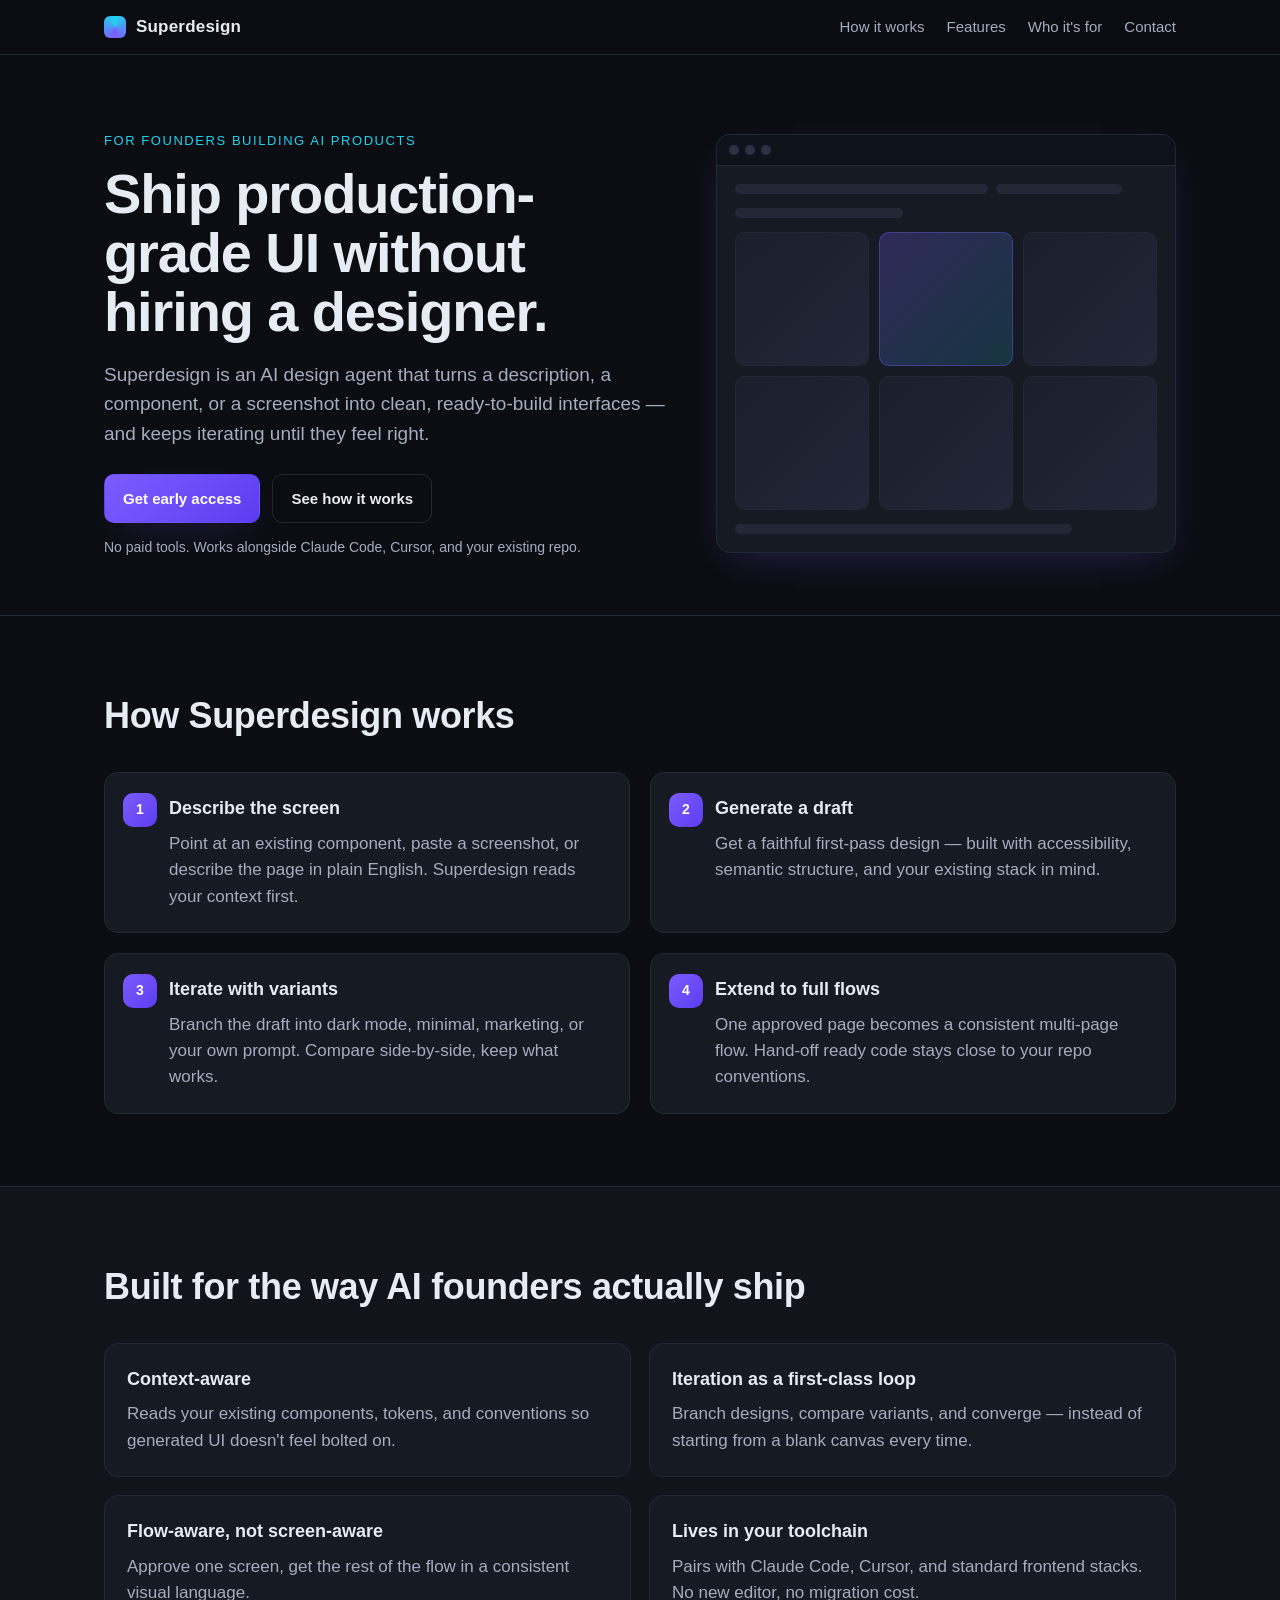
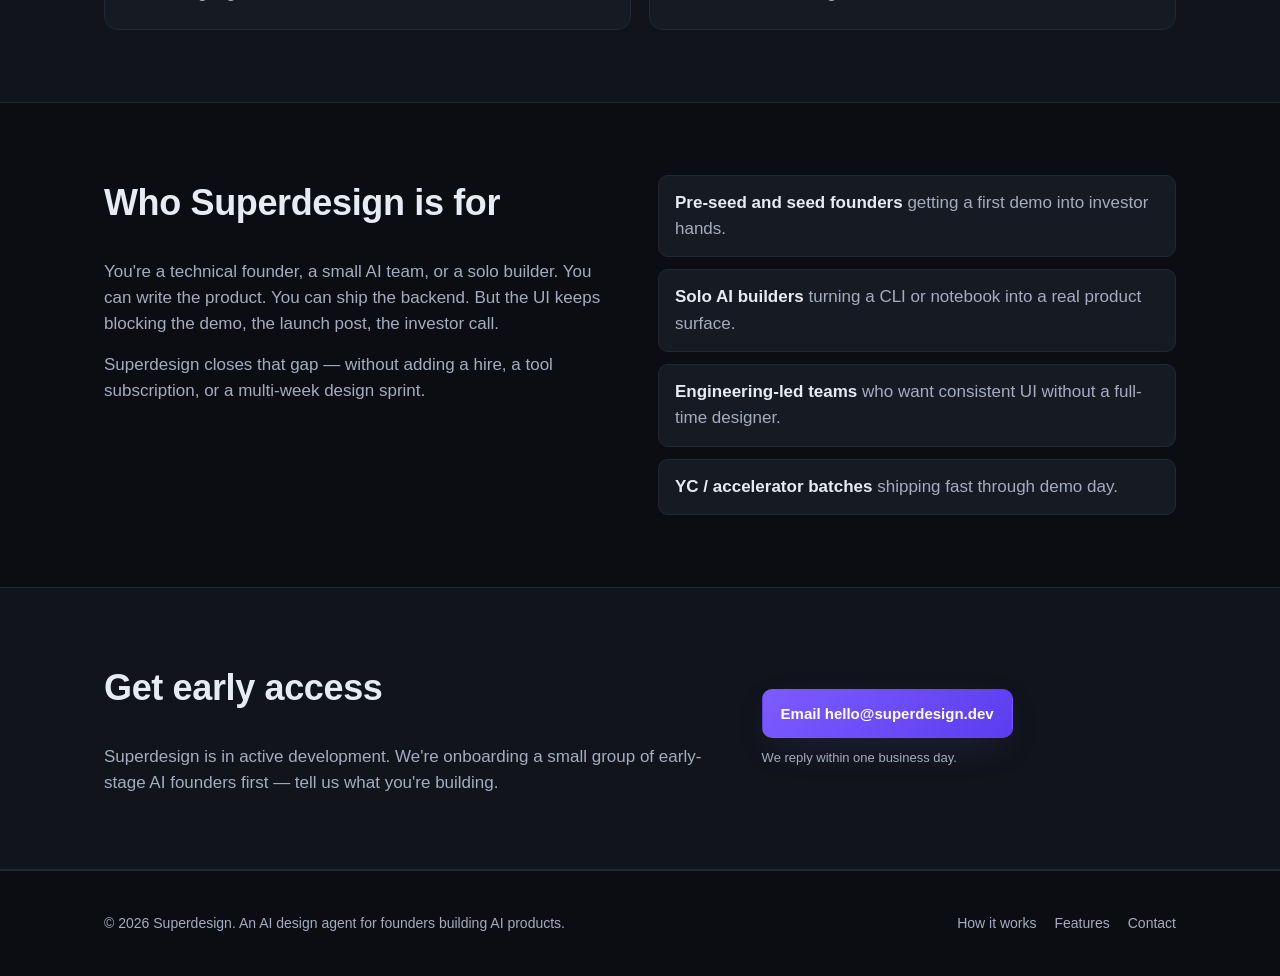
==== index.html @ 6a23e368 "Initial landing page Co-Authored-By: Paperclip <noreply@paperclip.ing>" ====
<!doctype html>
<html lang="en">
<head>
<meta charset="utf-8">
<meta name="viewport" content="width=device-width,initial-scale=1">
<title>Superdesign — AI design agent for founders building AI products</title>
<meta name="description" content="Superdesign is an AI design agent for early-stage founders building AI products. Generate production-grade UI screens, iterate variants, and extend full flows — without hiring a designer.">
<link rel="canonical" href="https://superdesign-ai.github.io/site/">
<meta name="theme-color" content="#0b0d12">
<meta name="robots" content="index,follow,max-image-preview:large">

<meta property="og:type" content="website">
<meta property="og:title" content="Superdesign — AI design agent for founders building AI products">
<meta property="og:description" content="Generate production-grade UI screens, iterate variants, and extend full flows. Built for early-stage founders building AI products.">
<meta property="og:url" content="https://superdesign-ai.github.io/site/">
<meta property="og:site_name" content="Superdesign">
<meta property="og:image" content="https://superdesign-ai.github.io/site/og.svg">
<meta property="og:image:width" content="1200">
<meta property="og:image:height" content="630">
<meta property="og:image:alt" content="Superdesign — AI design agent for founders building AI products">

<meta name="twitter:card" content="summary_large_image">
<meta name="twitter:title" content="Superdesign — AI design agent for founders building AI products">
<meta name="twitter:description" content="Generate production-grade UI screens, iterate variants, and extend full flows.">
<meta name="twitter:image" content="https://superdesign-ai.github.io/site/og.svg">

<link rel="icon" type="image/svg+xml" href="favicon.svg">
<link rel="preload" as="style" href="styles.css">
<link rel="stylesheet" href="styles.css">

<script type="application/ld+json">
{
  "@context": "https://schema.org",
  "@type": "SoftwareApplication",
  "name": "Superdesign",
  "applicationCategory": "DesignApplication",
  "operatingSystem": "Web",
  "description": "AI design agent that produces production-grade UI screens, iteration variants, and full flow pages for founders building AI products.",
  "url": "https://superdesign-ai.github.io/site/",
  "offers": {
    "@type": "Offer",
    "price": "0",
    "priceCurrency": "USD"
  },
  "audience": {
    "@type": "Audience",
    "audienceType": "Early-stage founders building AI products"
  }
}
</script>
</head>
<body>
<a class="skip" href="#main">Skip to content</a>

<header class="site-header">
  <div class="container nav">
    <a class="brand" href="/" aria-label="Superdesign home">
      <span class="brand-mark" aria-hidden="true"></span>
      <span class="brand-name">Superdesign</span>
    </a>
    <nav aria-label="Primary">
      <ul class="nav-list">
        <li><a href="#how">How it works</a></li>
        <li><a href="#features">Features</a></li>
        <li><a href="#who">Who it's for</a></li>
        <li><a href="#contact">Contact</a></li>
      </ul>
    </nav>
  </div>
</header>

<main id="main">

  <section class="hero" aria-labelledby="hero-title">
    <div class="container hero-grid">
      <div class="hero-copy">
        <p class="eyebrow">For founders building AI products</p>
        <h1 id="hero-title">Ship production-grade UI without hiring a designer.</h1>
        <p class="lede">
          Superdesign is an AI design agent that turns a description, a component, or a screenshot into clean, ready-to-build interfaces — and keeps iterating until they feel right.
        </p>
        <p class="cta-row">
          <a class="btn btn-primary" href="#contact">Get early access</a>
          <a class="btn btn-ghost" href="#how">See how it works</a>
        </p>
        <p class="trust">No paid tools. Works alongside Claude Code, Cursor, and your existing repo.</p>
      </div>
      <div class="hero-art" aria-hidden="true">
        <div class="window">
          <div class="window-bar"><i></i><i></i><i></i></div>
          <div class="window-body">
            <div class="ui-row"><span class="bar w-60"></span><span class="bar w-30"></span></div>
            <div class="ui-row"><span class="bar w-40"></span></div>
            <div class="ui-grid">
              <span class="tile"></span><span class="tile"></span><span class="tile"></span>
              <span class="tile"></span><span class="tile"></span><span class="tile"></span>
            </div>
            <div class="ui-row"><span class="bar w-80"></span></div>
          </div>
        </div>
      </div>
    </div>
  </section>

  <section id="how" class="section" aria-labelledby="how-title">
    <div class="container">
      <h2 id="how-title">How Superdesign works</h2>
      <ol class="steps">
        <li>
          <h3>Describe the screen</h3>
          <p>Point at an existing component, paste a screenshot, or describe the page in plain English. Superdesign reads your context first.</p>
        </li>
        <li>
          <h3>Generate a draft</h3>
          <p>Get a faithful first-pass design — built with accessibility, semantic structure, and your existing stack in mind.</p>
        </li>
        <li>
          <h3>Iterate with variants</h3>
          <p>Branch the draft into dark mode, minimal, marketing, or your own prompt. Compare side-by-side, keep what works.</p>
        </li>
        <li>
          <h3>Extend to full flows</h3>
          <p>One approved page becomes a consistent multi-page flow. Hand-off ready code stays close to your repo conventions.</p>
        </li>
      </ol>
    </div>
  </section>

  <section id="features" class="section section-alt" aria-labelledby="features-title">
    <div class="container">
      <h2 id="features-title">Built for the way AI founders actually ship</h2>
      <div class="cards">
        <article class="card">
          <h3>Context-aware</h3>
          <p>Reads your existing components, tokens, and conventions so generated UI doesn't feel bolted on.</p>
        </article>
        <article class="card">
          <h3>Iteration as a first-class loop</h3>
          <p>Branch designs, compare variants, and converge — instead of starting from a blank canvas every time.</p>
        </article>
        <article class="card">
          <h3>Flow-aware, not screen-aware</h3>
          <p>Approve one screen, get the rest of the flow in a consistent visual language.</p>
        </article>
        <article class="card">
          <h3>Lives in your toolchain</h3>
          <p>Pairs with Claude Code, Cursor, and standard frontend stacks. No new editor, no migration cost.</p>
        </article>
      </div>
    </div>
  </section>

  <section id="who" class="section" aria-labelledby="who-title">
    <div class="container who-grid">
      <div>
        <h2 id="who-title">Who Superdesign is for</h2>
        <p>You're a technical founder, a small AI team, or a solo builder. You can write the product. You can ship the backend. But the UI keeps blocking the demo, the launch post, the investor call.</p>
        <p>Superdesign closes that gap — without adding a hire, a tool subscription, or a multi-week design sprint.</p>
      </div>
      <ul class="fitlist">
        <li><strong>Pre-seed and seed founders</strong> getting a first demo into investor hands.</li>
        <li><strong>Solo AI builders</strong> turning a CLI or notebook into a real product surface.</li>
        <li><strong>Engineering-led teams</strong> who want consistent UI without a full-time designer.</li>
        <li><strong>YC / accelerator batches</strong> shipping fast through demo day.</li>
      </ul>
    </div>
  </section>

  <section id="contact" class="section section-alt" aria-labelledby="contact-title">
    <div class="container contact-grid">
      <div>
        <h2 id="contact-title">Get early access</h2>
        <p>Superdesign is in active development. We're onboarding a small group of early-stage AI founders first — tell us what you're building.</p>
      </div>
      <div class="contact-actions">
        <a class="btn btn-primary" href="mailto:hello@superdesign.dev?subject=Superdesign%20early%20access">Email hello@superdesign.dev</a>
        <p class="muted">We reply within one business day.</p>
      </div>
    </div>
  </section>
</main>

<footer class="site-footer">
  <div class="container footer-grid">
    <p>&copy; <span id="year">2026</span> Superdesign. An AI design agent for founders building AI products.</p>
    <ul class="footer-nav">
      <li><a href="#how">How it works</a></li>
      <li><a href="#features">Features</a></li>
      <li><a href="#contact">Contact</a></li>
    </ul>
  </div>
</footer>
</body>
</html>
---- styles.css ----
:root{
  --bg:#0b0d12;
  --bg-alt:#11141b;
  --surface:#161a23;
  --text:#e7ebf3;
  --text-dim:#a4adbf;
  --accent:#7c5cff;
  --accent-2:#22d3ee;
  --border:#222836;
  --radius:14px;
  --maxw:1120px;
  --shadow:0 12px 40px -16px rgba(124,92,255,.35);
  --font:-apple-system,BlinkMacSystemFont,"Segoe UI",Roboto,Oxygen,Ubuntu,Cantarell,"Helvetica Neue",Arial,sans-serif;
}
*,*::before,*::after{box-sizing:border-box}
html{-webkit-text-size-adjust:100%}
body{
  margin:0;
  font-family:var(--font);
  background:var(--bg);
  color:var(--text);
  line-height:1.55;
  font-size:17px;
  -webkit-font-smoothing:antialiased;
}
img,svg{max-width:100%;display:block}
a{color:var(--accent-2);text-decoration:none}
a:hover{text-decoration:underline}
.container{max-width:var(--maxw);margin:0 auto;padding:0 24px}

.skip{position:absolute;left:-9999px;top:auto;width:1px;height:1px;overflow:hidden}
.skip:focus{position:static;width:auto;height:auto;background:#fff;color:#000;padding:8px 12px;border-radius:6px}

.site-header{
  position:sticky;top:0;z-index:10;
  background:rgba(11,13,18,.85);
  backdrop-filter:saturate(140%) blur(8px);
  border-bottom:1px solid var(--border);
}
.nav{display:flex;align-items:center;justify-content:space-between;padding:14px 24px}
.brand{display:flex;align-items:center;gap:10px;font-weight:700;color:var(--text)}
.brand-mark{
  width:22px;height:22px;border-radius:6px;
  background:conic-gradient(from 180deg,var(--accent),var(--accent-2),var(--accent));
  box-shadow:var(--shadow);
}
.brand-name{letter-spacing:.2px}
.nav-list{display:flex;gap:22px;list-style:none;margin:0;padding:0}
.nav-list a{color:var(--text-dim);font-size:15px}
.nav-list a:hover{color:var(--text);text-decoration:none}

.hero{padding:72px 0 56px;border-bottom:1px solid var(--border)}
.hero-grid{display:grid;grid-template-columns:1.1fr .9fr;gap:48px;align-items:center}
.eyebrow{
  display:inline-block;font-size:13px;letter-spacing:.12em;text-transform:uppercase;
  color:var(--accent-2);margin:0 0 14px;
}
h1{
  font-size:clamp(34px,5vw,56px);line-height:1.05;margin:0 0 18px;
  letter-spacing:-.02em;font-weight:800;
}
.lede{font-size:19px;color:var(--text-dim);margin:0 0 26px;max-width:54ch}
.cta-row{display:flex;flex-wrap:wrap;gap:12px;margin:0 0 14px}
.btn{
  display:inline-block;padding:12px 18px;border-radius:10px;font-weight:600;font-size:15px;
  border:1px solid transparent;cursor:pointer;
}
.btn-primary{
  background:linear-gradient(135deg,var(--accent),#5b3df0);
  color:#fff;box-shadow:var(--shadow);
}
.btn-primary:hover{filter:brightness(1.08);text-decoration:none}
.btn-ghost{
  background:transparent;color:var(--text);border-color:var(--border);
}
.btn-ghost:hover{border-color:var(--text-dim);text-decoration:none}
.trust{font-size:14px;color:var(--text-dim);margin:0}

.hero-art{display:flex;justify-content:center}
.window{
  width:100%;max-width:460px;background:var(--surface);border:1px solid var(--border);
  border-radius:var(--radius);box-shadow:var(--shadow);overflow:hidden;
}
.window-bar{display:flex;gap:6px;padding:10px 12px;border-bottom:1px solid var(--border);background:#0e121a}
.window-bar i{width:10px;height:10px;border-radius:50%;background:#2a3142;display:inline-block}
.window-body{padding:18px;display:flex;flex-direction:column;gap:14px}
.ui-row{display:flex;gap:8px}
.bar{height:10px;border-radius:5px;background:#222836;display:inline-block}
.w-30{width:30%}.w-40{width:40%}.w-60{width:60%}.w-80{width:80%}
.ui-grid{display:grid;grid-template-columns:repeat(3,1fr);gap:10px}
.tile{aspect-ratio:1;border-radius:10px;background:linear-gradient(135deg,#1a1f2c,#212737);border:1px solid var(--border)}
.tile:nth-child(2){background:linear-gradient(135deg,rgba(124,92,255,.25),rgba(34,211,238,.15));border-color:rgba(124,92,255,.35)}

.section{padding:72px 0}
.section-alt{background:var(--bg-alt);border-top:1px solid var(--border);border-bottom:1px solid var(--border)}
h2{font-size:clamp(26px,3.4vw,36px);margin:0 0 28px;letter-spacing:-.01em;font-weight:700}
h3{font-size:18px;margin:0 0 8px}

.steps{list-style:none;counter-reset:step;padding:0;margin:0;display:grid;grid-template-columns:repeat(2,1fr);gap:20px}
.steps li{
  position:relative;background:var(--surface);border:1px solid var(--border);
  border-radius:var(--radius);padding:22px 22px 22px 64px;
}
.steps li::before{
  counter-increment:step;content:counter(step);
  position:absolute;left:18px;top:20px;
  width:34px;height:34px;border-radius:10px;
  display:flex;align-items:center;justify-content:center;font-weight:700;
  background:linear-gradient(135deg,var(--accent),#5b3df0);color:#fff;font-size:14px;
}
.steps p{margin:0;color:var(--text-dim)}

.cards{display:grid;grid-template-columns:repeat(2,1fr);gap:18px}
.card{background:var(--surface);border:1px solid var(--border);border-radius:var(--radius);padding:22px}
.card p{margin:0;color:var(--text-dim)}

.who-grid{display:grid;grid-template-columns:1fr 1fr;gap:36px;align-items:start}
.who-grid p{color:var(--text-dim);margin:0 0 14px}
.fitlist{list-style:none;padding:0;margin:0;display:grid;gap:12px}
.fitlist li{background:var(--surface);border:1px solid var(--border);border-radius:10px;padding:14px 16px;color:var(--text-dim)}
.fitlist strong{color:var(--text)}

.contact-grid{display:grid;grid-template-columns:1.2fr .8fr;gap:36px;align-items:center}
.contact-grid p{color:var(--text-dim);margin:0}
.contact-actions{display:flex;flex-direction:column;gap:10px;align-items:flex-start}
.muted{font-size:13px;color:var(--text-dim)}

.site-footer{border-top:1px solid var(--border);padding:28px 0;background:var(--bg)}
.footer-grid{display:flex;flex-wrap:wrap;gap:14px;justify-content:space-between;align-items:center;color:var(--text-dim);font-size:14px}
.footer-nav{display:flex;gap:18px;list-style:none;margin:0;padding:0}
.footer-nav a{color:var(--text-dim)}
.footer-nav a:hover{color:var(--text);text-decoration:none}

@media (max-width:860px){
  .hero{padding:48px 0 32px}
  .hero-grid{grid-template-columns:1fr;gap:32px}
  .hero-art{order:2}
  .steps{grid-template-columns:1fr}
  .cards{grid-template-columns:1fr}
  .who-grid,.contact-grid{grid-template-columns:1fr;gap:20px}
  .nav-list{display:none}
  .section{padding:48px 0}
}

@media (prefers-reduced-motion:no-preference){
  .btn-primary{transition:filter .15s ease, transform .15s ease}
  .btn-primary:active{transform:translateY(1px)}
}
---- styles.css ----
:root{
  --bg:#0b0d12;
  --bg-alt:#11141b;
  --surface:#161a23;
  --text:#e7ebf3;
  --text-dim:#a4adbf;
  --accent:#7c5cff;
  --accent-2:#22d3ee;
  --border:#222836;
  --radius:14px;
  --maxw:1120px;
  --shadow:0 12px 40px -16px rgba(124,92,255,.35);
  --font:-apple-system,BlinkMacSystemFont,"Segoe UI",Roboto,Oxygen,Ubuntu,Cantarell,"Helvetica Neue",Arial,sans-serif;
}
*,*::before,*::after{box-sizing:border-box}
html{-webkit-text-size-adjust:100%}
body{
  margin:0;
  font-family:var(--font);
  background:var(--bg);
  color:var(--text);
  line-height:1.55;
  font-size:17px;
  -webkit-font-smoothing:antialiased;
}
img,svg{max-width:100%;display:block}
a{color:var(--accent-2);text-decoration:none}
a:hover{text-decoration:underline}
.container{max-width:var(--maxw);margin:0 auto;padding:0 24px}

.skip{position:absolute;left:-9999px;top:auto;width:1px;height:1px;overflow:hidden}
.skip:focus{position:static;width:auto;height:auto;background:#fff;color:#000;padding:8px 12px;border-radius:6px}

.site-header{
  position:sticky;top:0;z-index:10;
  background:rgba(11,13,18,.85);
  backdrop-filter:saturate(140%) blur(8px);
  border-bottom:1px solid var(--border);
}
.nav{display:flex;align-items:center;justify-content:space-between;padding:14px 24px}
.brand{display:flex;align-items:center;gap:10px;font-weight:700;color:var(--text)}
.brand-mark{
  width:22px;height:22px;border-radius:6px;
  background:conic-gradient(from 180deg,var(--accent),var(--accent-2),var(--accent));
  box-shadow:var(--shadow);
}
.brand-name{letter-spacing:.2px}
.nav-list{display:flex;gap:22px;list-style:none;margin:0;padding:0}
.nav-list a{color:var(--text-dim);font-size:15px}
.nav-list a:hover{color:var(--text);text-decoration:none}

.hero{padding:72px 0 56px;border-bottom:1px solid var(--border)}
.hero-grid{display:grid;grid-template-columns:1.1fr .9fr;gap:48px;align-items:center}
.eyebrow{
  display:inline-block;font-size:13px;letter-spacing:.12em;text-transform:uppercase;
  color:var(--accent-2);margin:0 0 14px;
}
h1{
  font-size:clamp(34px,5vw,56px);line-height:1.05;margin:0 0 18px;
  letter-spacing:-.02em;font-weight:800;
}
.lede{font-size:19px;color:var(--text-dim);margin:0 0 26px;max-width:54ch}
.cta-row{display:flex;flex-wrap:wrap;gap:12px;margin:0 0 14px}
.btn{
  display:inline-block;padding:12px 18px;border-radius:10px;font-weight:600;font-size:15px;
  border:1px solid transparent;cursor:pointer;
}
.btn-primary{
  background:linear-gradient(135deg,var(--accent),#5b3df0);
  color:#fff;box-shadow:var(--shadow);
}
.btn-primary:hover{filter:brightness(1.08);text-decoration:none}
.btn-ghost{
  background:transparent;color:var(--text);border-color:var(--border);
}
.btn-ghost:hover{border-color:var(--text-dim);text-decoration:none}
.trust{font-size:14px;color:var(--text-dim);margin:0}

.hero-art{display:flex;justify-content:center}
.window{
  width:100%;max-width:460px;background:var(--surface);border:1px solid var(--border);
  border-radius:var(--radius);box-shadow:var(--shadow);overflow:hidden;
}
.window-bar{display:flex;gap:6px;padding:10px 12px;border-bottom:1px solid var(--border);background:#0e121a}
.window-bar i{width:10px;height:10px;border-radius:50%;background:#2a3142;display:inline-block}
.window-body{padding:18px;display:flex;flex-direction:column;gap:14px}
.ui-row{display:flex;gap:8px}
.bar{height:10px;border-radius:5px;background:#222836;display:inline-block}
.w-30{width:30%}.w-40{width:40%}.w-60{width:60%}.w-80{width:80%}
.ui-grid{display:grid;grid-template-columns:repeat(3,1fr);gap:10px}
.tile{aspect-ratio:1;border-radius:10px;background:linear-gradient(135deg,#1a1f2c,#212737);border:1px solid var(--border)}
.tile:nth-child(2){background:linear-gradient(135deg,rgba(124,92,255,.25),rgba(34,211,238,.15));border-color:rgba(124,92,255,.35)}

.section{padding:72px 0}
.section-alt{background:var(--bg-alt);border-top:1px solid var(--border);border-bottom:1px solid var(--border)}
h2{font-size:clamp(26px,3.4vw,36px);margin:0 0 28px;letter-spacing:-.01em;font-weight:700}
h3{font-size:18px;margin:0 0 8px}

.steps{list-style:none;counter-reset:step;padding:0;margin:0;display:grid;grid-template-columns:repeat(2,1fr);gap:20px}
.steps li{
  position:relative;background:var(--surface);border:1px solid var(--border);
  border-radius:var(--radius);padding:22px 22px 22px 64px;
}
.steps li::before{
  counter-increment:step;content:counter(step);
  position:absolute;left:18px;top:20px;
  width:34px;height:34px;border-radius:10px;
  display:flex;align-items:center;justify-content:center;font-weight:700;
  background:linear-gradient(135deg,var(--accent),#5b3df0);color:#fff;font-size:14px;
}
.steps p{margin:0;color:var(--text-dim)}

.cards{display:grid;grid-template-columns:repeat(2,1fr);gap:18px}
.card{background:var(--surface);border:1px solid var(--border);border-radius:var(--radius);padding:22px}
.card p{margin:0;color:var(--text-dim)}

.who-grid{display:grid;grid-template-columns:1fr 1fr;gap:36px;align-items:start}
.who-grid p{color:var(--text-dim);margin:0 0 14px}
.fitlist{list-style:none;padding:0;margin:0;display:grid;gap:12px}
.fitlist li{background:var(--surface);border:1px solid var(--border);border-radius:10px;padding:14px 16px;color:var(--text-dim)}
.fitlist strong{color:var(--text)}

.contact-grid{display:grid;grid-template-columns:1.2fr .8fr;gap:36px;align-items:center}
.contact-grid p{color:var(--text-dim);margin:0}
.contact-actions{display:flex;flex-direction:column;gap:10px;align-items:flex-start}
.muted{font-size:13px;color:var(--text-dim)}

.site-footer{border-top:1px solid var(--border);padding:28px 0;background:var(--bg)}
.footer-grid{display:flex;flex-wrap:wrap;gap:14px;justify-content:space-between;align-items:center;color:var(--text-dim);font-size:14px}
.footer-nav{display:flex;gap:18px;list-style:none;margin:0;padding:0}
.footer-nav a{color:var(--text-dim)}
.footer-nav a:hover{color:var(--text);text-decoration:none}

@media (max-width:860px){
  .hero{padding:48px 0 32px}
  .hero-grid{grid-template-columns:1fr;gap:32px}
  .hero-art{order:2}
  .steps{grid-template-columns:1fr}
  .cards{grid-template-columns:1fr}
  .who-grid,.contact-grid{grid-template-columns:1fr;gap:20px}
  .nav-list{display:none}
  .section{padding:48px 0}
}

@media (prefers-reduced-motion:no-preference){
  .btn-primary{transition:filter .15s ease, transform .15s ease}
  .btn-primary:active{transform:translateY(1px)}
}
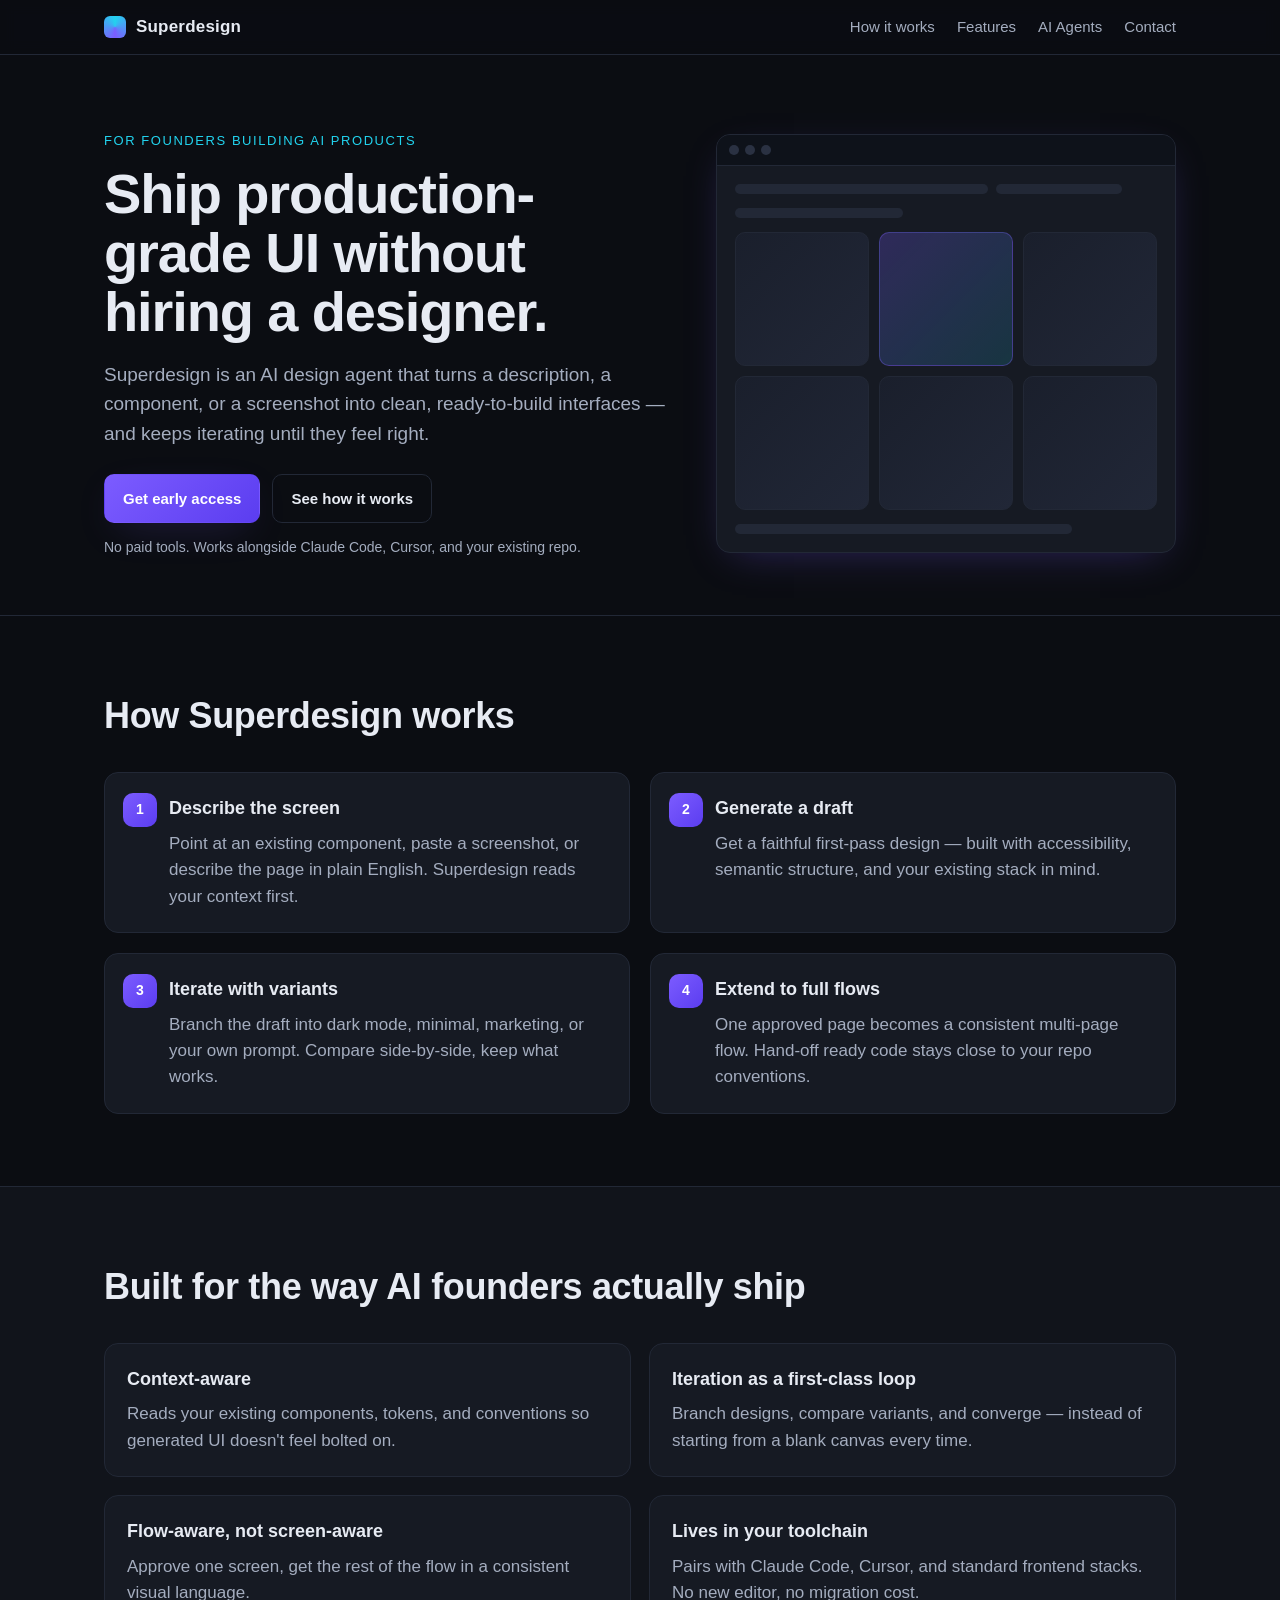
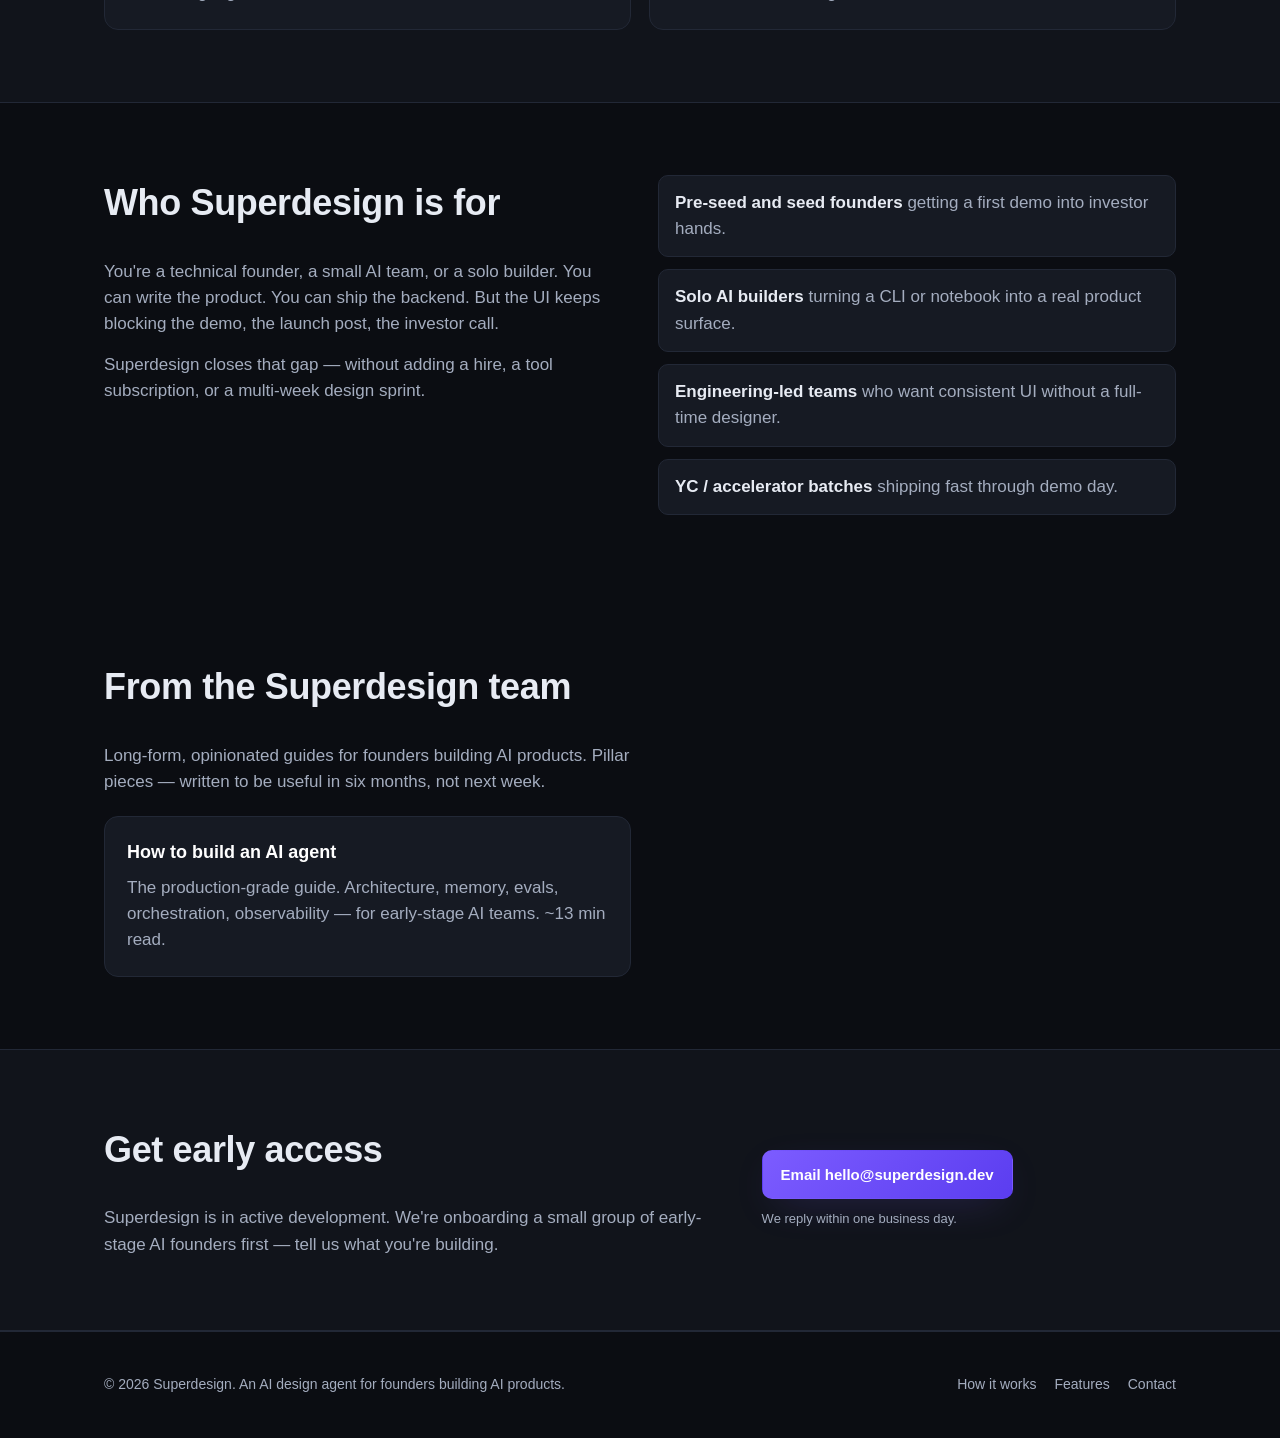
==== commit 2d10cfb8: "feat(content): publish pillar page #1 — How to Build an AI Agent Pillar page targeting "how to build" ====
--- a/index.html
+++ b/index.html
@@ -5,16 +5,16 @@
 <meta name="viewport" content="width=device-width,initial-scale=1">
 <title>Superdesign — AI design agent for founders building AI products</title>
 <meta name="description" content="Superdesign is an AI design agent for early-stage founders building AI products. Generate production-grade UI screens, iterate variants, and extend full flows — without hiring a designer.">
-<link rel="canonical" href="https://superdesign-ai.github.io/site/">
+<link rel="canonical" href="https://jayzeedesign.github.io/superdesign-site/">
 <meta name="theme-color" content="#0b0d12">
 <meta name="robots" content="index,follow,max-image-preview:large">
 
 <meta property="og:type" content="website">
 <meta property="og:title" content="Superdesign — AI design agent for founders building AI products">
 <meta property="og:description" content="Generate production-grade UI screens, iterate variants, and extend full flows. Built for early-stage founders building AI products.">
-<meta property="og:url" content="https://superdesign-ai.github.io/site/">
+<meta property="og:url" content="https://jayzeedesign.github.io/superdesign-site/">
 <meta property="og:site_name" content="Superdesign">
-<meta property="og:image" content="https://superdesign-ai.github.io/site/og.svg">
+<meta property="og:image" content="https://jayzeedesign.github.io/superdesign-site/og.svg">
 <meta property="og:image:width" content="1200">
 <meta property="og:image:height" content="630">
 <meta property="og:image:alt" content="Superdesign — AI design agent for founders building AI products">
@@ -22,7 +22,7 @@
 <meta name="twitter:card" content="summary_large_image">
 <meta name="twitter:title" content="Superdesign — AI design agent for founders building AI products">
 <meta name="twitter:description" content="Generate production-grade UI screens, iterate variants, and extend full flows.">
-<meta name="twitter:image" content="https://superdesign-ai.github.io/site/og.svg">
+<meta name="twitter:image" content="https://jayzeedesign.github.io/superdesign-site/og.svg">
 
 <link rel="icon" type="image/svg+xml" href="favicon.svg">
 <link rel="preload" as="style" href="styles.css">
@@ -36,7 +36,7 @@
   "applicationCategory": "DesignApplication",
   "operatingSystem": "Web",
   "description": "AI design agent that produces production-grade UI screens, iteration variants, and full flow pages for founders building AI products.",
-  "url": "https://superdesign-ai.github.io/site/",
+  "url": "https://jayzeedesign.github.io/superdesign-site/",
   "offers": {
     "@type": "Offer",
     "price": "0",
@@ -62,7 +62,7 @@
       <ul class="nav-list">
         <li><a href="#how">How it works</a></li>
         <li><a href="#features">Features</a></li>
-        <li><a href="#who">Who it's for</a></li>
+        <li><a href="ai-agents/">AI Agents</a></li>
         <li><a href="#contact">Contact</a></li>
       </ul>
     </nav>
@@ -166,6 +166,19 @@
     </div>
   </section>
 
+  <section id="read" class="section" aria-labelledby="read-title">
+    <div class="container">
+      <h2 id="read-title">From the Superdesign team</h2>
+      <p style="color:var(--text-dim);max-width:60ch;margin:0 0 20px">Long-form, opinionated guides for founders building AI products. Pillar pieces — written to be useful in six months, not next week.</p>
+      <div class="cards">
+        <article class="card">
+          <h3><a href="ai-agents/" style="color:#fff">How to build an AI agent</a></h3>
+          <p>The production-grade guide. Architecture, memory, evals, orchestration, observability — for early-stage AI teams. ~13 min read.</p>
+        </article>
+      </div>
+    </div>
+  </section>
+
   <section id="contact" class="section section-alt" aria-labelledby="contact-title">
     <div class="container contact-grid">
       <div>
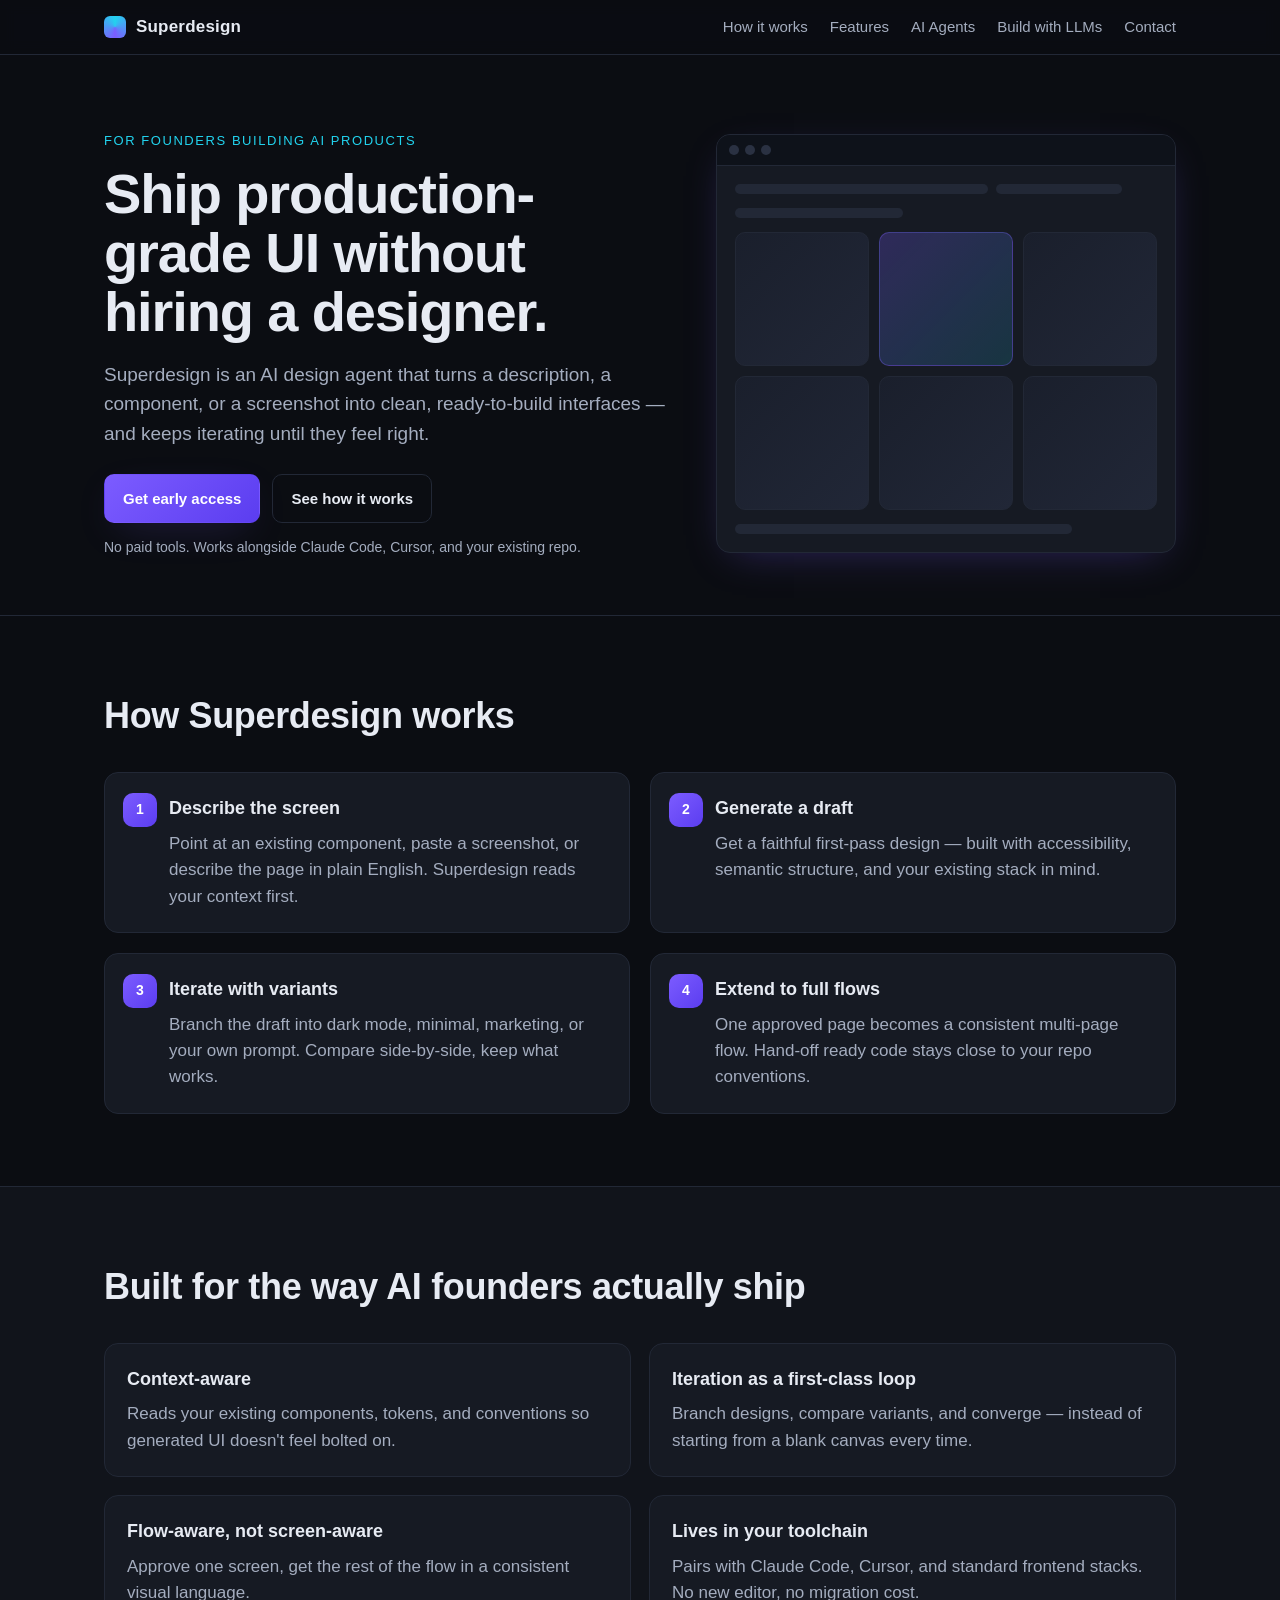
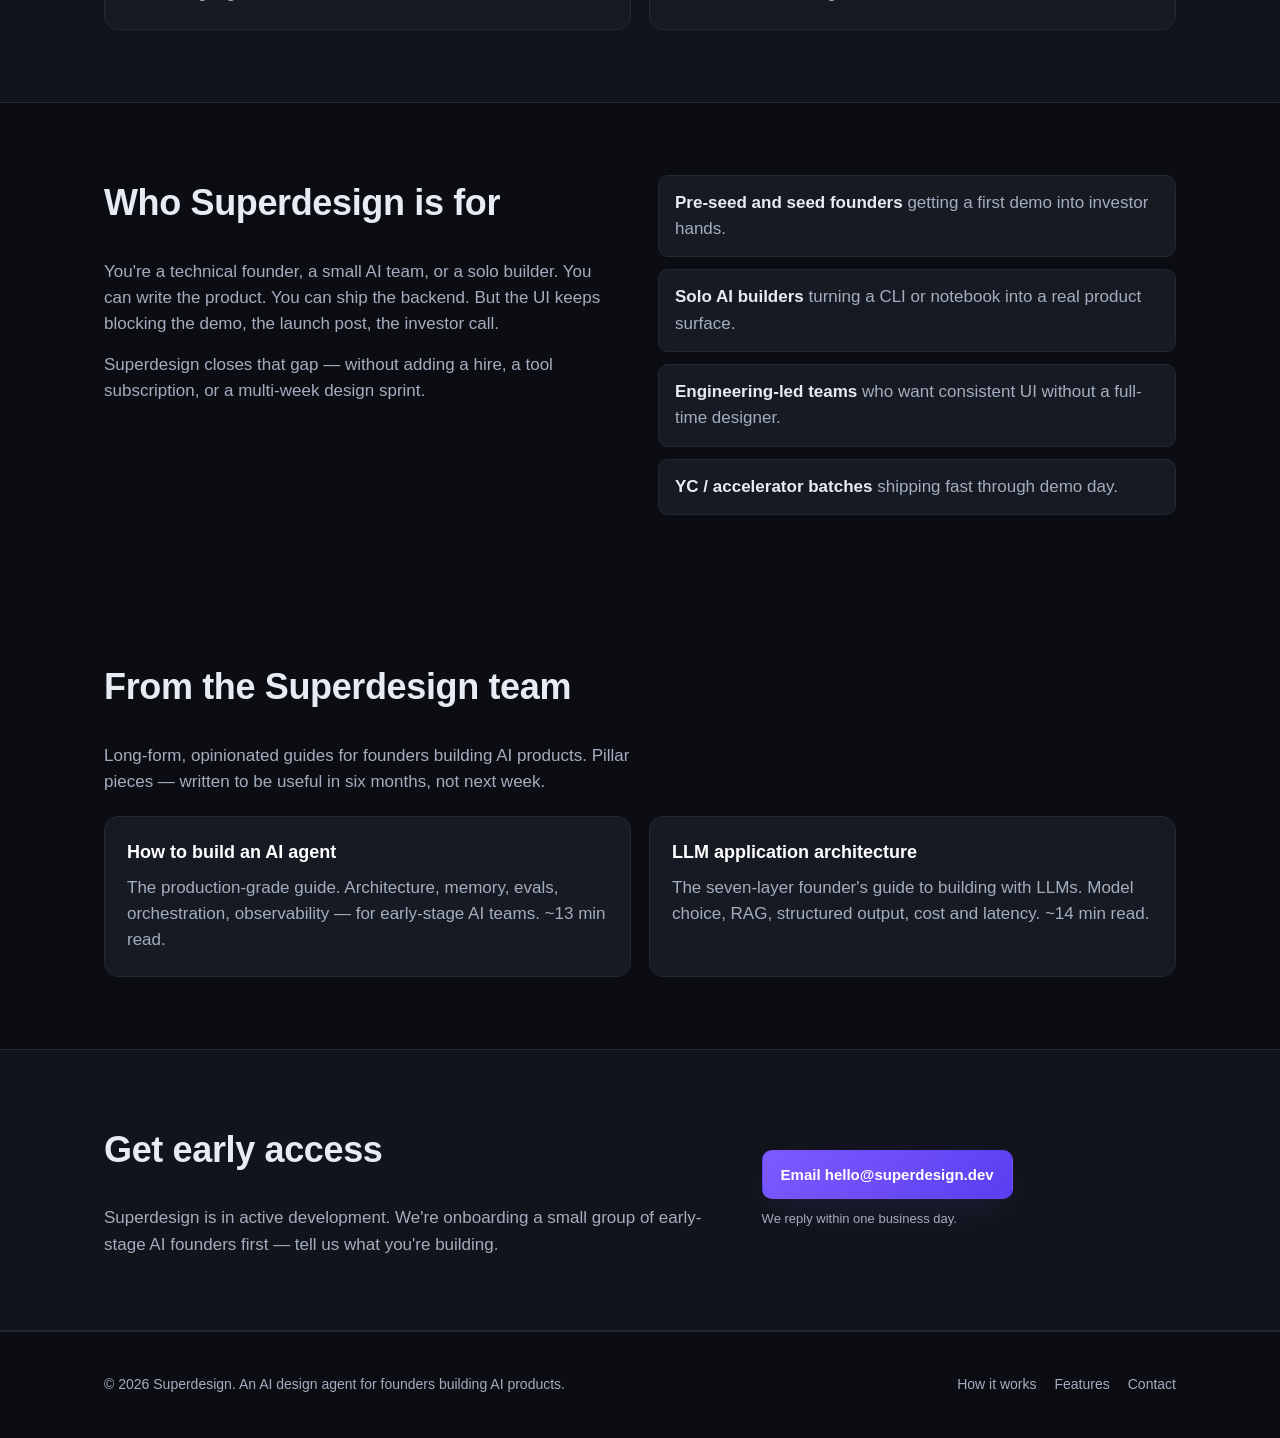
==== commit b0fa931f: "feat(content): publish pillar page #2 — LLM Application Architecture Targets Pillar B from the keywo" ====
--- a/index.html
+++ b/index.html
@@ -63,6 +63,7 @@
         <li><a href="#how">How it works</a></li>
         <li><a href="#features">Features</a></li>
         <li><a href="ai-agents/">AI Agents</a></li>
+        <li><a href="build-with-llms/">Build with LLMs</a></li>
         <li><a href="#contact">Contact</a></li>
       </ul>
     </nav>
@@ -175,6 +176,10 @@
           <h3><a href="ai-agents/" style="color:#fff">How to build an AI agent</a></h3>
           <p>The production-grade guide. Architecture, memory, evals, orchestration, observability — for early-stage AI teams. ~13 min read.</p>
         </article>
+        <article class="card">
+          <h3><a href="build-with-llms/" style="color:#fff">LLM application architecture</a></h3>
+          <p>The seven-layer founder's guide to building with LLMs. Model choice, RAG, structured output, cost and latency. ~14 min read.</p>
+        </article>
       </div>
     </div>
   </section>
